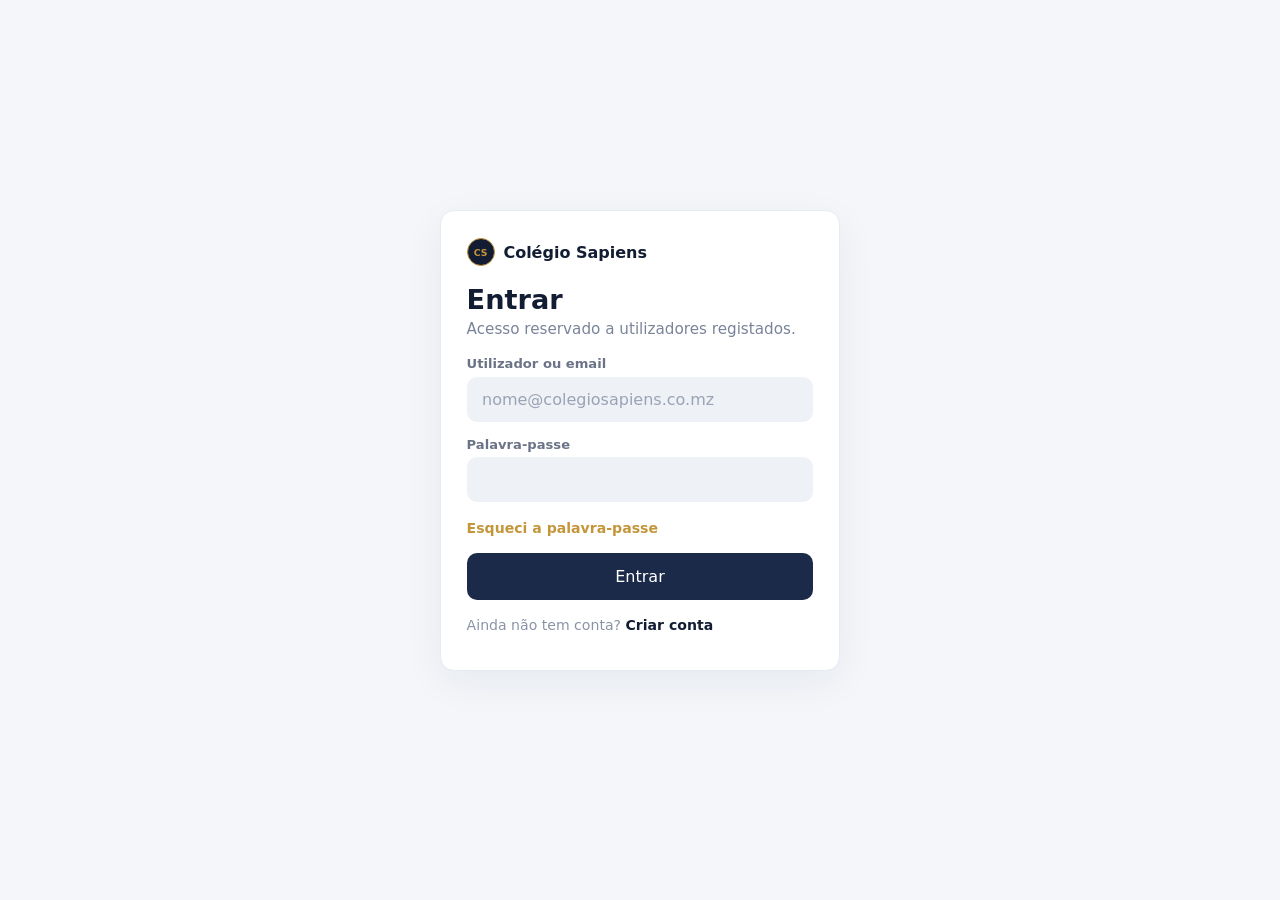
==== backend/src/main/resources/static/login.html @ 4eda2cdb "feat: adiciona backend, frontend e servidor" ====
<!DOCTYPE html>
<html lang="pt">
<head>
    <meta charset="UTF-8">
    <meta name="viewport" content="width=device-width, initial-scale=1">
    <title>Colégio Sapiens - Entrar</title>
    <link rel="stylesheet" href="css/estilo.css">
</head>
<body>
<div class="centro">
    <main class="card cartao-auth">
        <div class="marca"><span class="cs">CS</span>Colégio Sapiens</div>
        <h1>Entrar</h1>
        <p class="sub">Acesso reservado a utilizadores registados.</p>
        <form id="formulario-login" novalidate>
            <label for="identificador">Utilizador ou email</label>
            <input class="inp" type="text" id="identificador" autocomplete="username"
                   placeholder="nome@colegiosapiens.co.mz">
            <label for="senha">Palavra-passe</label>
            <input class="inp" type="password" id="senha" autocomplete="current-password">
            <p><a href="#" class="link" id="esqueci">Esqueci a palavra-passe</a></p>
            <p id="mensagem" class="erro" role="alert" hidden></p>
            <button type="submit" id="botao-entrar" class="btn esc">Entrar</button>
        </form>
        <p class="rodape">Ainda não tem conta? <a href="registo.html">Criar conta</a></p>
    </main>
</div>
<script src="js/config.js"></script>
<script src="js/login.js"></script>
<script>
    document.getElementById('esqueci').onclick = e => {
        e.preventDefault();
        alert('Contacte a secretaria ou o administrador para repor a palavra-passe.');
    };
</script>
</body>
</html>
---- backend/src/main/resources/static/css/estilo.css ----
*{box-sizing:border-box}
body{margin:0;font-family:Inter,system-ui,Segoe UI,Arial,sans-serif;background:#f4f6fa;color:#121c33}
h1{margin:0 0 .3rem;font-size:1.7rem;font-weight:800;color:#121c33}
h2{font-size:1.15rem;margin:0 0 .8rem;font-weight:700}
.sub{color:#7a8499;margin:0 0 1.15rem;font-size:.95rem}
.mut{color:#7a8499;font-size:.9rem}
.inp,select.inp{width:100%;padding:.75rem .9rem;background:#eef1f6;border:1px solid transparent;border-radius:10px;font:inherit;color:#121c33}
.inp::placeholder,select.inp:invalid{color:#9aa3b5}
.inp:focus,select.inp:focus{outline:2px solid #d4b06a;background:#fff}
label{display:block;font-size:.82rem;font-weight:600;color:#6b7386;margin:.95rem 0 .35rem}
.btn{background:#c4963a;color:#121c33;font-weight:700;border:0;border-radius:9px;padding:.7rem 1.15rem;cursor:pointer;font:inherit;white-space:nowrap}
.btn.sec{background:#fff;border:1px solid #dfe4ec;color:#121c33}
.btn.esc{background:#1c2a4a;color:#fff;width:100%;padding:.85rem;border-radius:10px;font-size:1rem}
.btn:disabled{opacity:.6;cursor:not-allowed}
.card{background:#fff;border:1px solid #e6eaf1;border-radius:14px;padding:1.35rem 1.5rem;margin-bottom:1.2rem}
.cartao-auth{width:100%;max-width:400px;padding:1.7rem 1.6rem 1.4rem;box-shadow:0 12px 40px rgba(18,28,51,.06)}
.centro{min-height:100vh;display:grid;place-items:center;padding:1rem;background:#f4f6fa}
.marca{display:flex;align-items:center;gap:.55rem;font-weight:700;margin-bottom:1.1rem}
.cs{width:28px;height:28px;border-radius:50%;border:1.6px solid #c4963a;color:#c4963a;display:grid;place-items:center;font-size:.58rem;font-weight:800;background:#121c33;flex-shrink:0}
.link{color:#c4963a;font-weight:600;font-size:.88rem;text-decoration:none}
.rodape{color:#8a93a6;font-size:.88rem;margin-top:1.1rem}
.rodape a{color:#121c33;font-weight:600;text-decoration:none}
.erro{color:#b3261e;font-size:.85rem;min-height:1.1em}
.ok{color:#1b7a3a;font-size:.85rem}
.app{display:flex;min-height:100vh}
.lateral{width:236px;background:#121c33;color:#c5cedd;padding:1.15rem .75rem;display:flex;flex-direction:column;gap:.2rem;flex-shrink:0}
.lateral .marca{color:#fff;padding:.15rem .55rem 1rem;margin:0;font-size:.92rem}
.lateral button{background:none;border:0;color:#c5cedd;text-align:left;padding:.78rem .85rem;border-radius:10px;cursor:pointer;font:inherit;font-size:.92rem}
.lateral button.on{background:#c4963a;color:#121c33;font-weight:700}
.lateral .fim{margin-top:auto;font-size:.78rem;padding:.7rem .55rem;color:#8e99ae}
.lateral .fim button{padding:.45rem .55rem;font-size:.85rem;color:#c5cedd}
.vista{flex:1;padding:2rem 2.2rem;overflow:auto}
.barra{display:flex;gap:.7rem;margin-bottom:.4rem;align-items:center}
.barra .inp{flex:1}
table.t{width:100%;border-collapse:collapse;margin-top:.4rem}
.t th{font-size:.75rem;color:#8a93a6;text-align:left;padding:.55rem .4rem;font-weight:600}
.t td{padding:1.05rem .4rem;border-top:1px solid #eceff4;vertical-align:middle}
.pill{display:inline-block;font-size:.72rem;font-weight:700;padding:.18rem .6rem;border-radius:99px;background:#eef1f6;color:#6b7386}
.pill.ok{background:#e4f6ea;color:#1b7a3a}
.pill.off{background:#eef1f6;color:#7a8499}
.pill.trf{background:#fdecea;color:#c62828}
.perfis{display:grid;grid-template-columns:repeat(4,1fr);gap:.65rem}
.perfis button{height:84px;background:#eef1f6;border:1px solid transparent;border-radius:10px;color:#6b7386;font-weight:600;cursor:pointer;font:inherit}
.perfis button.on{background:#faf6ee;border:1.5px solid #c4963a;color:#121c33;font-weight:700}
.duas{display:grid;grid-template-columns:1fr 1fr;gap:.8rem}
.linha{display:flex;align-items:center;gap:.65rem;padding:1rem 0;border-top:1px solid #eceff4;flex-wrap:wrap}
.linha:first-child{border-top:0}
.seta{color:#c4963a;font-weight:700}
.form-turma{display:none;margin-bottom:1rem;padding-top:.2rem}
.form-turma.aberto{display:block}
@media(max-width:800px){
  .app{flex-direction:column}
  .lateral{width:auto;flex-direction:row;flex-wrap:wrap}
  .lateral .fim{margin-top:0;width:100%}
  .duas,.perfis{grid-template-columns:1fr 1fr}
  .vista{padding:1.2rem}
}
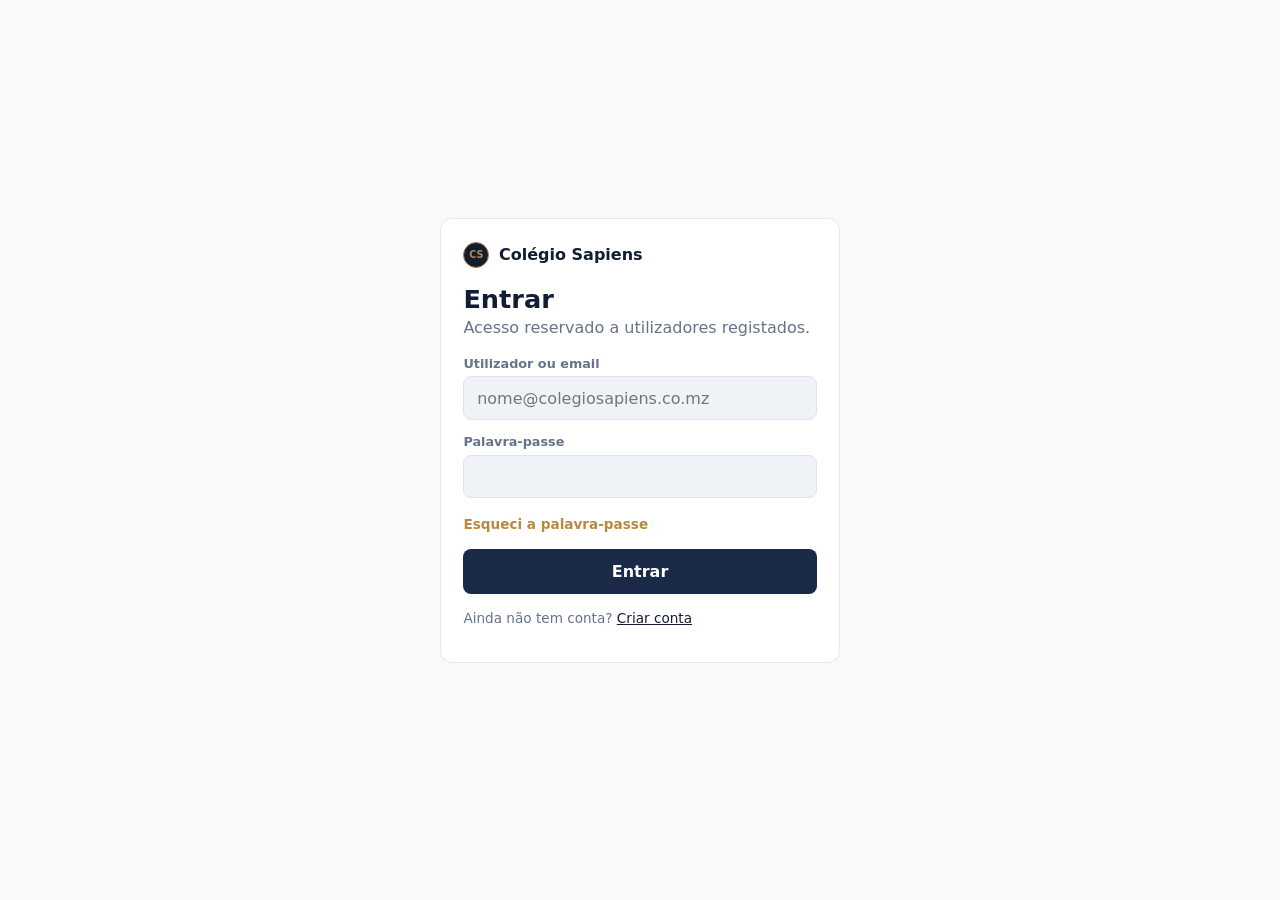
==== commit db7d5f30: "Sincronizar frontend (docente/secretaria) e API_URL relativa em producao" ====
--- a/backend/src/main/resources/static/login.html
+++ b/backend/src/main/resources/static/login.html
@@ -1,37 +1,17 @@
 <!DOCTYPE html>
-<html lang="pt">
-<head>
-    <meta charset="UTF-8">
-    <meta name="viewport" content="width=device-width, initial-scale=1">
-    <title>Colégio Sapiens - Entrar</title>
-    <link rel="stylesheet" href="css/estilo.css">
-</head>
-<body>
-<div class="centro">
-    <main class="card cartao-auth">
-        <div class="marca"><span class="cs">CS</span>Colégio Sapiens</div>
-        <h1>Entrar</h1>
-        <p class="sub">Acesso reservado a utilizadores registados.</p>
-        <form id="formulario-login" novalidate>
-            <label for="identificador">Utilizador ou email</label>
-            <input class="inp" type="text" id="identificador" autocomplete="username"
-                   placeholder="nome@colegiosapiens.co.mz">
-            <label for="senha">Palavra-passe</label>
-            <input class="inp" type="password" id="senha" autocomplete="current-password">
-            <p><a href="#" class="link" id="esqueci">Esqueci a palavra-passe</a></p>
-            <p id="mensagem" class="erro" role="alert" hidden></p>
-            <button type="submit" id="botao-entrar" class="btn esc">Entrar</button>
-        </form>
-        <p class="rodape">Ainda não tem conta? <a href="registo.html">Criar conta</a></p>
-    </main>
-</div>
-<script src="js/config.js"></script>
-<script src="js/login.js"></script>
-<script>
-    document.getElementById('esqueci').onclick = e => {
-        e.preventDefault();
-        alert('Contacte a secretaria ou o administrador para repor a palavra-passe.');
-    };
-</script>
-</body>
-</html>
+<html lang="pt"><head><meta charset="UTF-8"><meta name="viewport" content="width=device-width, initial-scale=1">
+<title>Colégio Sapiens - Entrar</title><link rel="stylesheet" href="css/estilo.css"></head>
+<body><div class="centro"><main class="card">
+<div class="marca"><span class="cs">CS</span>Colégio Sapiens</div>
+<h1>Entrar</h1><p class="sub">Acesso reservado a utilizadores registados.</p>
+<form id="formulario-login" novalidate>
+<label for="identificador">Utilizador ou email</label><input class="inp" type="text" id="identificador" autocomplete="username" placeholder="nome@colegiosapiens.co.mz">
+<label for="senha">Palavra-passe</label><input class="inp" type="password" id="senha" autocomplete="current-password">
+<p><a href="#" class="link" id="esqueci">Esqueci a palavra-passe</a></p>
+<p id="mensagem" class="erro" role="alert" hidden></p>
+<button type="submit" id="botao-entrar" class="btn esc">Entrar</button></form>
+<p class="rodape">Ainda não tem conta? <a href="registo.html">Criar conta</a></p>
+</main></div>
+<script src="js/config.js"></script><script src="js/login.js"></script>
+<script>document.getElementById('esqueci').onclick=e=>{e.preventDefault();alert('Contacte a secretaria ou o administrador para repor a palavra-passe.')}</script>
+</body></html>
--- a/backend/src/main/resources/static/css/estilo.css
+++ b/backend/src/main/resources/static/css/estilo.css
@@ -1,57 +1,40 @@
-*{box-sizing:border-box}
-body{margin:0;font-family:Inter,system-ui,Segoe UI,Arial,sans-serif;background:#f4f6fa;color:#121c33}
-h1{margin:0 0 .3rem;font-size:1.7rem;font-weight:800;color:#121c33}
-h2{font-size:1.15rem;margin:0 0 .8rem;font-weight:700}
-.sub{color:#7a8499;margin:0 0 1.15rem;font-size:.95rem}
-.mut{color:#7a8499;font-size:.9rem}
-.inp,select.inp{width:100%;padding:.75rem .9rem;background:#eef1f6;border:1px solid transparent;border-radius:10px;font:inherit;color:#121c33}
-.inp::placeholder,select.inp:invalid{color:#9aa3b5}
-.inp:focus,select.inp:focus{outline:2px solid #d4b06a;background:#fff}
-label{display:block;font-size:.82rem;font-weight:600;color:#6b7386;margin:.95rem 0 .35rem}
-.btn{background:#c4963a;color:#121c33;font-weight:700;border:0;border-radius:9px;padding:.7rem 1.15rem;cursor:pointer;font:inherit;white-space:nowrap}
-.btn.sec{background:#fff;border:1px solid #dfe4ec;color:#121c33}
-.btn.esc{background:#1c2a4a;color:#fff;width:100%;padding:.85rem;border-radius:10px;font-size:1rem}
-.btn:disabled{opacity:.6;cursor:not-allowed}
-.card{background:#fff;border:1px solid #e6eaf1;border-radius:14px;padding:1.35rem 1.5rem;margin-bottom:1.2rem}
-.cartao-auth{width:100%;max-width:400px;padding:1.7rem 1.6rem 1.4rem;box-shadow:0 12px 40px rgba(18,28,51,.06)}
-.centro{min-height:100vh;display:grid;place-items:center;padding:1rem;background:#f4f6fa}
-.marca{display:flex;align-items:center;gap:.55rem;font-weight:700;margin-bottom:1.1rem}
-.cs{width:28px;height:28px;border-radius:50%;border:1.6px solid #c4963a;color:#c4963a;display:grid;place-items:center;font-size:.58rem;font-weight:800;background:#121c33;flex-shrink:0}
-.link{color:#c4963a;font-weight:600;font-size:.88rem;text-decoration:none}
-.rodape{color:#8a93a6;font-size:.88rem;margin-top:1.1rem}
-.rodape a{color:#121c33;font-weight:600;text-decoration:none}
-.erro{color:#b3261e;font-size:.85rem;min-height:1.1em}
-.ok{color:#1b7a3a;font-size:.85rem}
-.app{display:flex;min-height:100vh}
-.lateral{width:236px;background:#121c33;color:#c5cedd;padding:1.15rem .75rem;display:flex;flex-direction:column;gap:.2rem;flex-shrink:0}
-.lateral .marca{color:#fff;padding:.15rem .55rem 1rem;margin:0;font-size:.92rem}
-.lateral button{background:none;border:0;color:#c5cedd;text-align:left;padding:.78rem .85rem;border-radius:10px;cursor:pointer;font:inherit;font-size:.92rem}
-.lateral button.on{background:#c4963a;color:#121c33;font-weight:700}
-.lateral .fim{margin-top:auto;font-size:.78rem;padding:.7rem .55rem;color:#8e99ae}
-.lateral .fim button{padding:.45rem .55rem;font-size:.85rem;color:#c5cedd}
-.vista{flex:1;padding:2rem 2.2rem;overflow:auto}
-.barra{display:flex;gap:.7rem;margin-bottom:.4rem;align-items:center}
-.barra .inp{flex:1}
-table.t{width:100%;border-collapse:collapse;margin-top:.4rem}
-.t th{font-size:.75rem;color:#8a93a6;text-align:left;padding:.55rem .4rem;font-weight:600}
-.t td{padding:1.05rem .4rem;border-top:1px solid #eceff4;vertical-align:middle}
-.pill{display:inline-block;font-size:.72rem;font-weight:700;padding:.18rem .6rem;border-radius:99px;background:#eef1f6;color:#6b7386}
-.pill.ok{background:#e4f6ea;color:#1b7a3a}
-.pill.off{background:#eef1f6;color:#7a8499}
-.pill.trf{background:#fdecea;color:#c62828}
-.perfis{display:grid;grid-template-columns:repeat(4,1fr);gap:.65rem}
-.perfis button{height:84px;background:#eef1f6;border:1px solid transparent;border-radius:10px;color:#6b7386;font-weight:600;cursor:pointer;font:inherit}
-.perfis button.on{background:#faf6ee;border:1.5px solid #c4963a;color:#121c33;font-weight:700}
-.duas{display:grid;grid-template-columns:1fr 1fr;gap:.8rem}
-.linha{display:flex;align-items:center;gap:.65rem;padding:1rem 0;border-top:1px solid #eceff4;flex-wrap:wrap}
-.linha:first-child{border-top:0}
-.seta{color:#c4963a;font-weight:700}
-.form-turma{display:none;margin-bottom:1rem;padding-top:.2rem}
-.form-turma.aberto{display:block}
-@media(max-width:800px){
-  .app{flex-direction:column}
-  .lateral{width:auto;flex-direction:row;flex-wrap:wrap}
-  .lateral .fim{margin-top:0;width:100%}
-  .duas,.perfis{grid-template-columns:1fr 1fr}
-  .vista{padding:1.2rem}
-}
+*{box-sizing:border-box}body{margin:0;font-family:Inter,system-ui,Segoe UI,Arial,sans-serif;background:#f8f9fb;color:#121c33}
+h1{margin:0 0 .25rem;font-size:1.6rem}h2{font-size:1.1rem;margin:0 0 .8rem}.sub{color:#66738c;margin:0 0 1.2rem}.mut{color:#66738c}
+.inp,select.inp{width:100%;padding:.7rem .8rem;background:#eff2f7;border:1px solid #dfe4ec;border-radius:8px;font:inherit}
+label{display:block;font-size:.8rem;font-weight:600;color:#66738c;margin:.9rem 0 .35rem}
+.btn{background:#b98a3e;color:#121c33;font-weight:700;border:0;border-radius:8px;padding:.65rem 1.1rem;cursor:pointer;font:inherit;font-weight:700}
+.btn.sec{background:#fff;border:1px solid #dfe4ec}.btn.esc{background:#1c2a4a;color:#fff;width:100%;padding:.8rem}.btn:disabled{opacity:.6}
+.card{background:#fff;border:1px solid #e3e7ee;border-radius:12px;padding:1.4rem;margin-bottom:1.2rem;max-width:760px}
+.centro{min-height:100vh;display:grid;place-items:center;padding:1rem}.centro .card{width:100%;max-width:400px}
+.marca{display:flex;align-items:center;gap:.6rem;font-weight:700;margin-bottom:1rem}.cs{width:26px;height:26px;border-radius:50%;border:1.5px solid #b98a3e;color:#b98a3e;display:grid;place-items:center;font-size:.6rem;background:#121c33}
+.link{color:#b98a3e;font-weight:600;font-size:.85rem;text-decoration:none}.rodape{color:#66738c;font-size:.85rem;margin-top:1rem}.rodape a{color:#121c33}
+.erro{color:#b3261e;font-size:.85rem}.ok{color:#1b7a3a;font-size:.85rem}
+.app{display:flex;min-height:100vh}.lateral{width:230px;background:#121c33;color:#cfd6e4;padding:1.2rem .8rem;display:flex;flex-direction:column;gap:.3rem}
+.lateral .marca{color:#fff;padding:0 .6rem}.lateral button{background:none;border:0;color:#cfd6e4;text-align:left;padding:.75rem .8rem;border-radius:8px;cursor:pointer;font:inherit}
+.lateral button.on{background:#b98a3e;color:#121c33;font-weight:600}.lateral .fim{margin-top:auto;font-size:.8rem;padding:.6rem}
+.vista{flex:1;padding:2rem;overflow:auto}
+.barra{display:flex;gap:.6rem;margin-bottom:1rem}.barra .inp{flex:1}
+table.t{width:100%;border-collapse:collapse}.t th{font-size:.75rem;color:#66738c;text-align:left;padding:.5rem .4rem}.t td{padding:.9rem .4rem;border-top:1px solid #e3e7ee}
+.pill{font-size:.72rem;font-weight:600;padding:.15rem .55rem;border-radius:99px;background:#eff2f7;color:#66738c}.pill.ok{background:#e6f6ec;color:#1b7a3a}.pill.off{background:#eff2f7}.pill.tr{background:#fdecec;color:#b3261e}
+select.sel{border:0;border-radius:99px;padding:.2rem .5rem;font:inherit;font-size:.78rem;font-weight:600;cursor:pointer}
+select.sel.ok{background:#e6f6ec;color:#1b7a3a}select.sel.off{background:#eff2f7;color:#66738c}select.sel.tr{background:#fdecec;color:#b3261e}
+.perfis{display:grid;grid-template-columns:repeat(auto-fit,minmax(110px,1fr));gap:.6rem}
+.perfis button{height:80px;background:#eff2f7;border:1px solid #dfe4ec;border-radius:8px;color:#66738c;font-weight:600;cursor:pointer;font:inherit}
+.perfis button.on{background:#faf6ee;border-color:#b98a3e;color:#121c33;font-weight:700}
+.duas{display:grid;grid-template-columns:1fr 1fr;gap:.8rem}.linha{display:flex;align-items:center;gap:.6rem;padding:.9rem 0;border-top:1px solid #e3e7ee}
+@media(max-width:700px){.app{flex-direction:column}.lateral{width:auto;flex-direction:row;flex-wrap:wrap}.duas{grid-template-columns:1fr}}
+
+/* ---- Portal do encarregado ---- */
+.cartoes{display:grid;grid-template-columns:repeat(auto-fit,minmax(280px,1fr));gap:1rem;max-width:900px}.cartoes .card{max-width:none;margin:0}
+.pill.warn{background:#fff1e6;color:#b45309}.pill.azul{background:#e6f1fa;color:#0b6bb0}
+
+/* ---- Professor ---- */
+.seg{display:inline-flex;border:1px solid #dfe4ec;border-radius:8px;overflow:hidden}
+.seg button{border:0;background:#eff2f7;padding:.5rem 1.1rem;cursor:pointer;font:inherit;color:#66738c}
+.seg button.on.p{background:#e6f6ec;color:#1b7a3a;font-weight:700}.seg button.on.f{background:#fdecec;color:#b3261e;font-weight:700}
+textarea.inp{resize:vertical}
+
+/* ---- Sincronização SGA ---- */
+.stats{display:grid;grid-template-columns:repeat(auto-fit,minmax(170px,1fr));gap:1rem;margin-bottom:1.2rem;max-width:1000px}
+.stat{background:#fff;border:1px solid #e3e7ee;border-radius:12px;padding:1.1rem 1.3rem}.stat span{color:#66738c;font-size:.9rem}.stat strong{display:block;font-size:2rem;margin-top:.2rem}
+.topo-sga{display:flex;justify-content:space-between;align-items:flex-start;gap:1rem;flex-wrap:wrap}
